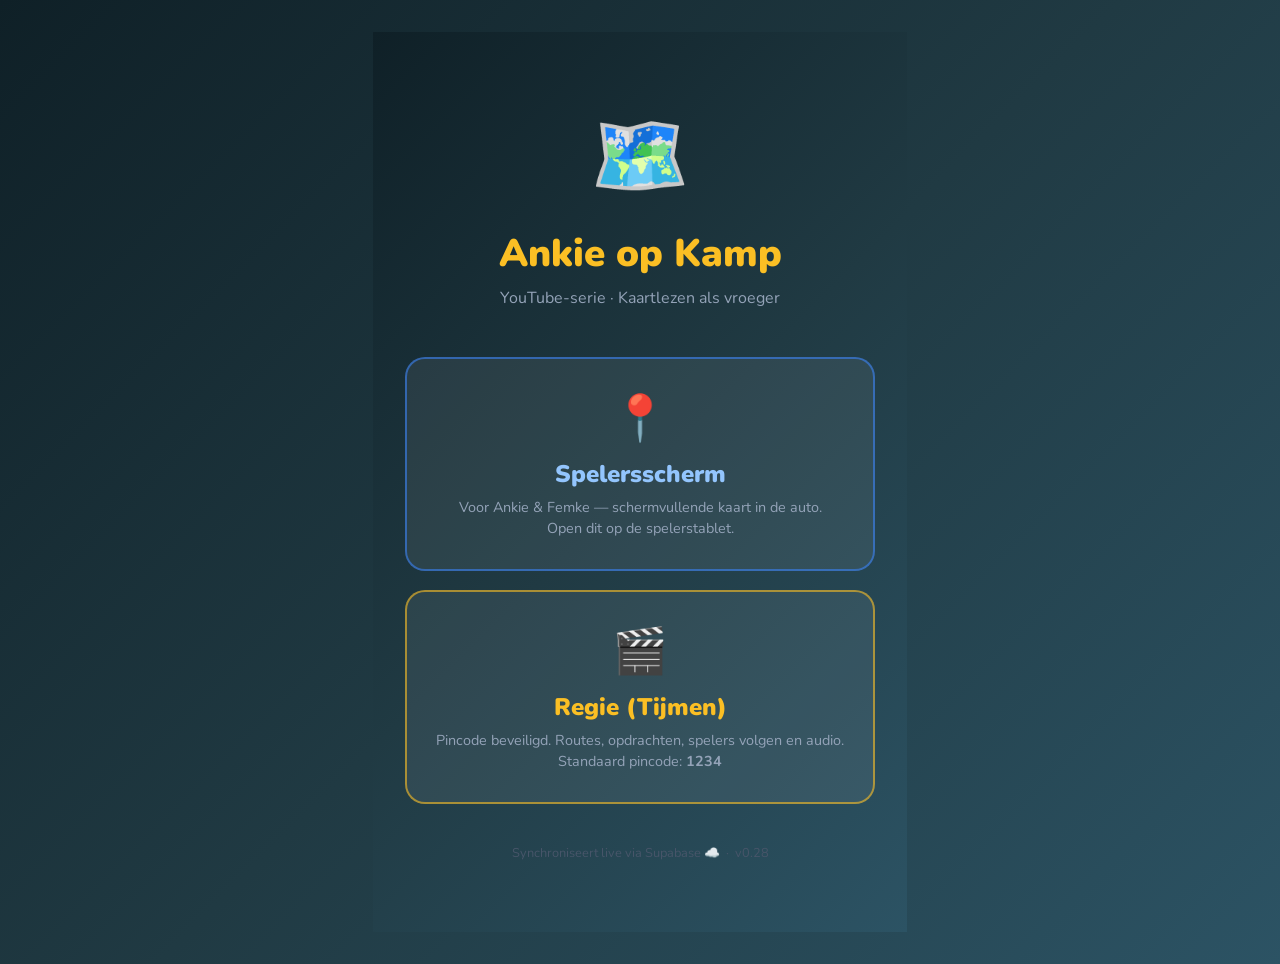
==== index.html @ 07debd54 "43" ====
<!DOCTYPE html>
<html lang="nl">
<head>
<meta charset="UTF-8">
<meta name="viewport" content="width=device-width, initial-scale=1.0">
<title>Ankie op Kamp</title>
<link href="https://fonts.googleapis.com/css2?family=Nunito:wght@700;800;900&display=swap" rel="stylesheet">
<style>
  *, *::before, *::after { box-sizing: border-box; margin: 0; padding: 0; }
  html, body {
    min-height: 100vh; display: flex; align-items: center; justify-content: center;
    font-family: 'Nunito', sans-serif;
    background: linear-gradient(135deg, #0f2027, #203a43, #2c5364);
    color: #fff; padding: 2rem;
  }
  .wrap { max-width: 500px; width: 100%; text-align: center; }
  .logo { font-size: 5rem; margin-bottom: 1rem; }
  h1 { font-size: 2.4rem; font-weight: 900; color: #fbbf24; margin-bottom: 0.4rem; }
  .sub { color: #94a3b8; font-size: 1rem; margin-bottom: 3rem; }
  .cards { display: flex; flex-direction: column; gap: 1.2rem; }
  .card {
    background: rgba(255,255,255,0.07);
    border: 2px solid rgba(255,255,255,0.15);
    border-radius: 20px; padding: 1.8rem;
    text-decoration: none; color: #fff;
    display: block;
    transition: transform 0.15s, background 0.15s;
  }
  .card:hover { transform: translateY(-3px); background: rgba(255,255,255,0.14); }
  .card-icon { font-size: 2.8rem; margin-bottom: 0.6rem; display: block; }
  .card h2 { font-size: 1.5rem; font-weight: 900; margin-bottom: 0.4rem; }
  .card p { color: #94a3b8; font-size: 0.9rem; line-height: 1.5; }
  .card-speler { border-color: rgba(59,130,246,0.6); }
  .card-regie  { border-color: rgba(251,191,36,0.6); }
  .card-regie h2  { color: #fbbf24; }
  .card-speler h2 { color: #93c5fd; }
  .footer { color: #475569; font-size: 0.8rem; margin-top: 2.5rem; }
</style>
</head>
<body>
<div class="wrap">
  <div class="logo">🗺️</div>
  <h1>Ankie op Kamp</h1>
  <p class="sub">YouTube-serie · Kaartlezen als vroeger</p>
  <div class="cards">
    <a href="./speler.html" class="card card-speler">
      <span class="card-icon">📍</span>
      <h2>Spelersscherm</h2>
      <p>Voor Ankie &amp; Femke — schermvullende kaart in de auto.<br>Open dit op de spelerstablet.</p>
    </a>
    <a href="./regie.html" class="card card-regie">
      <span class="card-icon">🎬</span>
      <h2>Regie (Tijmen)</h2>
      <p>Pincode beveiligd. Routes, opdrachten, spelers volgen en audio.<br>Standaard pincode: <strong>1234</strong></p>
    </a>
  </div>
  <p class="footer">Synchroniseert live via Supabase ☁️ &nbsp;·&nbsp; v0.28</p>
</div>
</body>
</html>
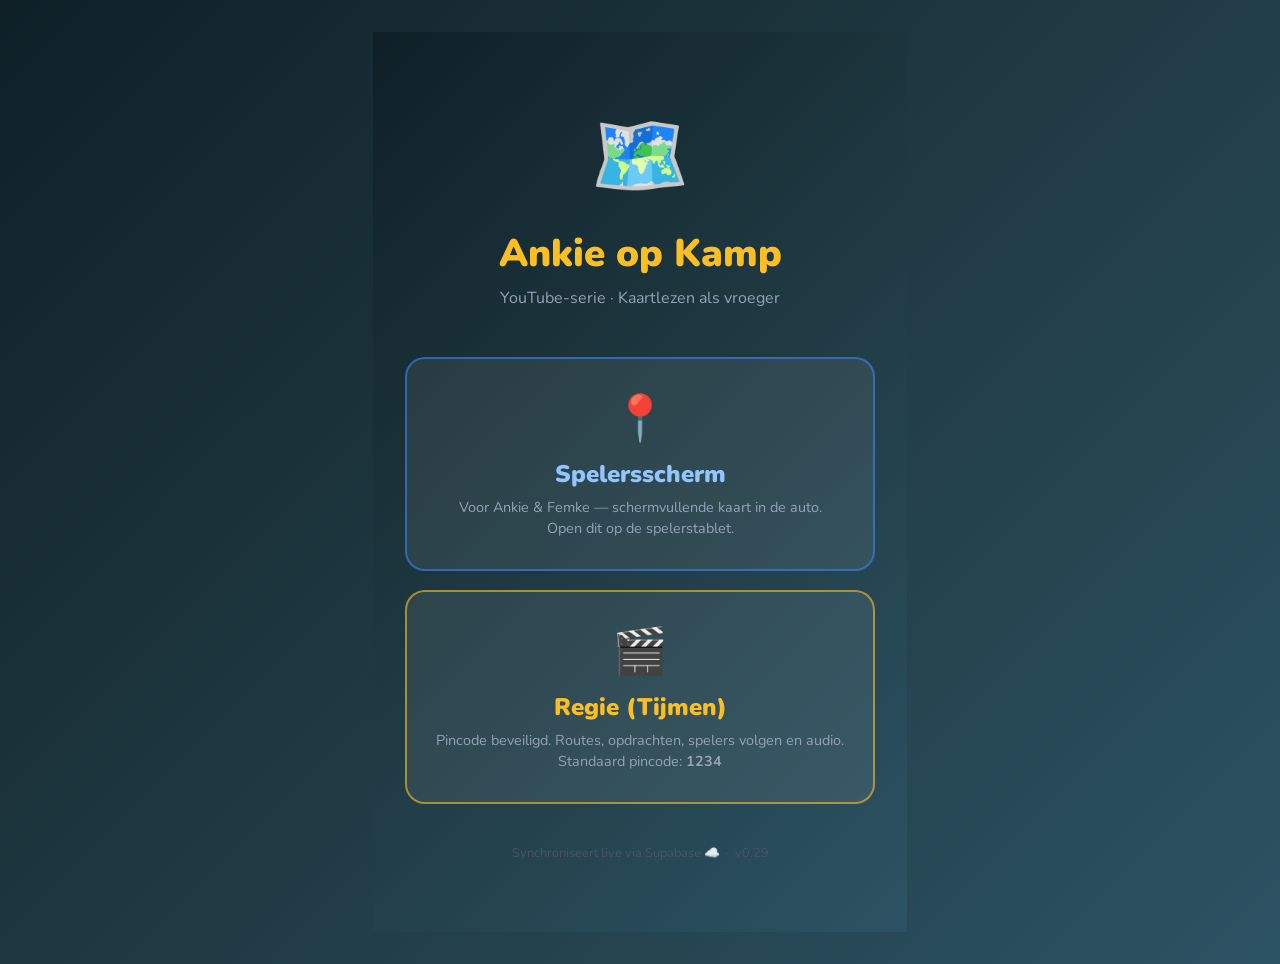
==== commit fe5f65d6: "t4rew" ====
--- a/index.html
+++ b/index.html
@@ -54,7 +54,7 @@
       <p>Pincode beveiligd. Routes, opdrachten, spelers volgen en audio.<br>Standaard pincode: <strong>1234</strong></p>
     </a>
   </div>
-  <p class="footer">Synchroniseert live via Supabase ☁️ &nbsp;·&nbsp; v0.28</p>
+  <p class="footer">Synchroniseert live via Supabase ☁️ &nbsp;·&nbsp; v0.29</p>
 </div>
 </body>
 </html>
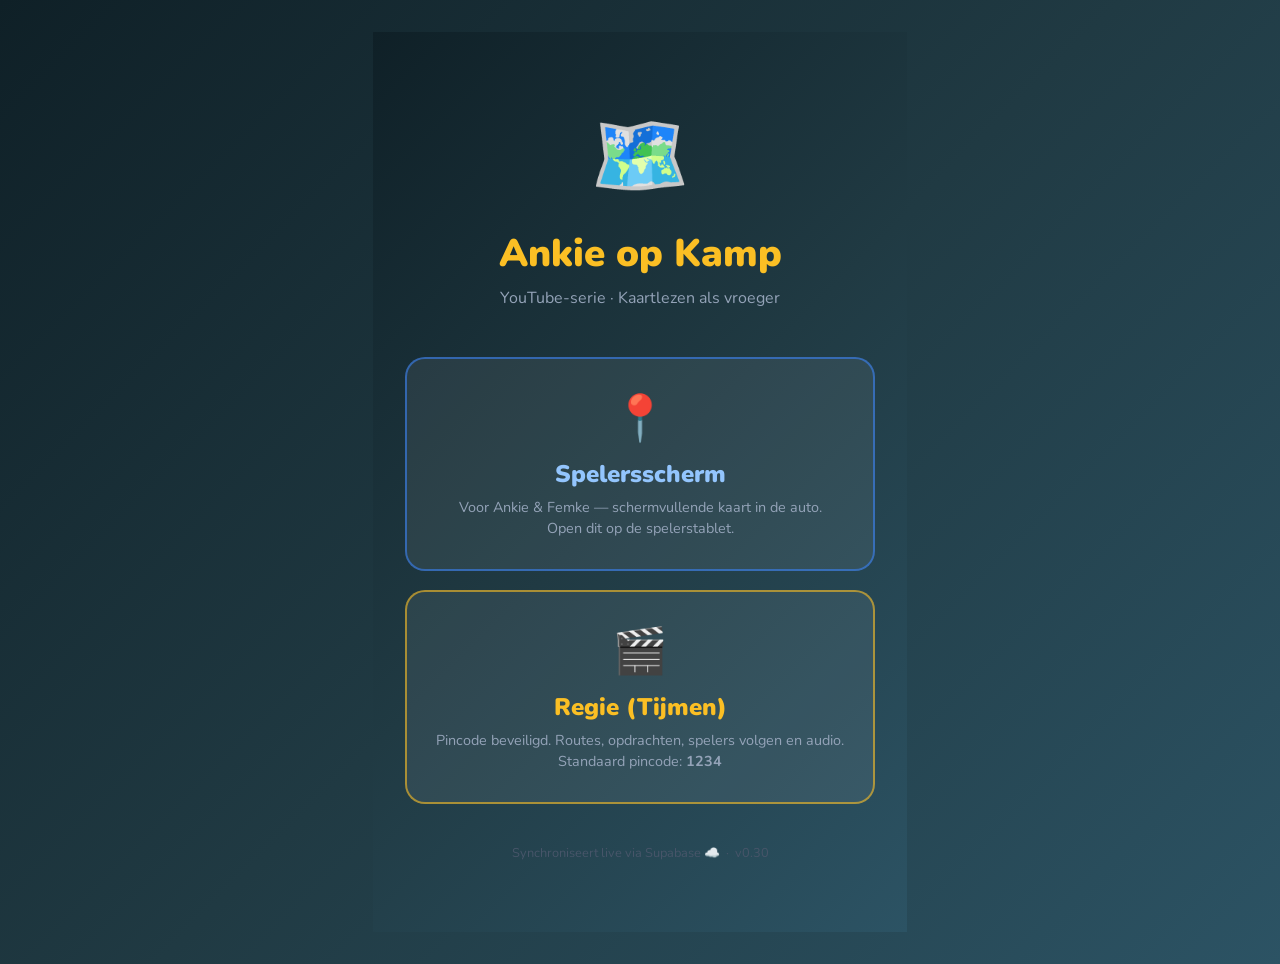
==== commit c7950970: "32423" ====
--- a/index.html
+++ b/index.html
@@ -54,7 +54,7 @@
       <p>Pincode beveiligd. Routes, opdrachten, spelers volgen en audio.<br>Standaard pincode: <strong>1234</strong></p>
     </a>
   </div>
-  <p class="footer">Synchroniseert live via Supabase ☁️ &nbsp;·&nbsp; v0.29</p>
+  <p class="footer">Synchroniseert live via Supabase ☁️ &nbsp;·&nbsp; v0.30</p>
 </div>
 </body>
 </html>
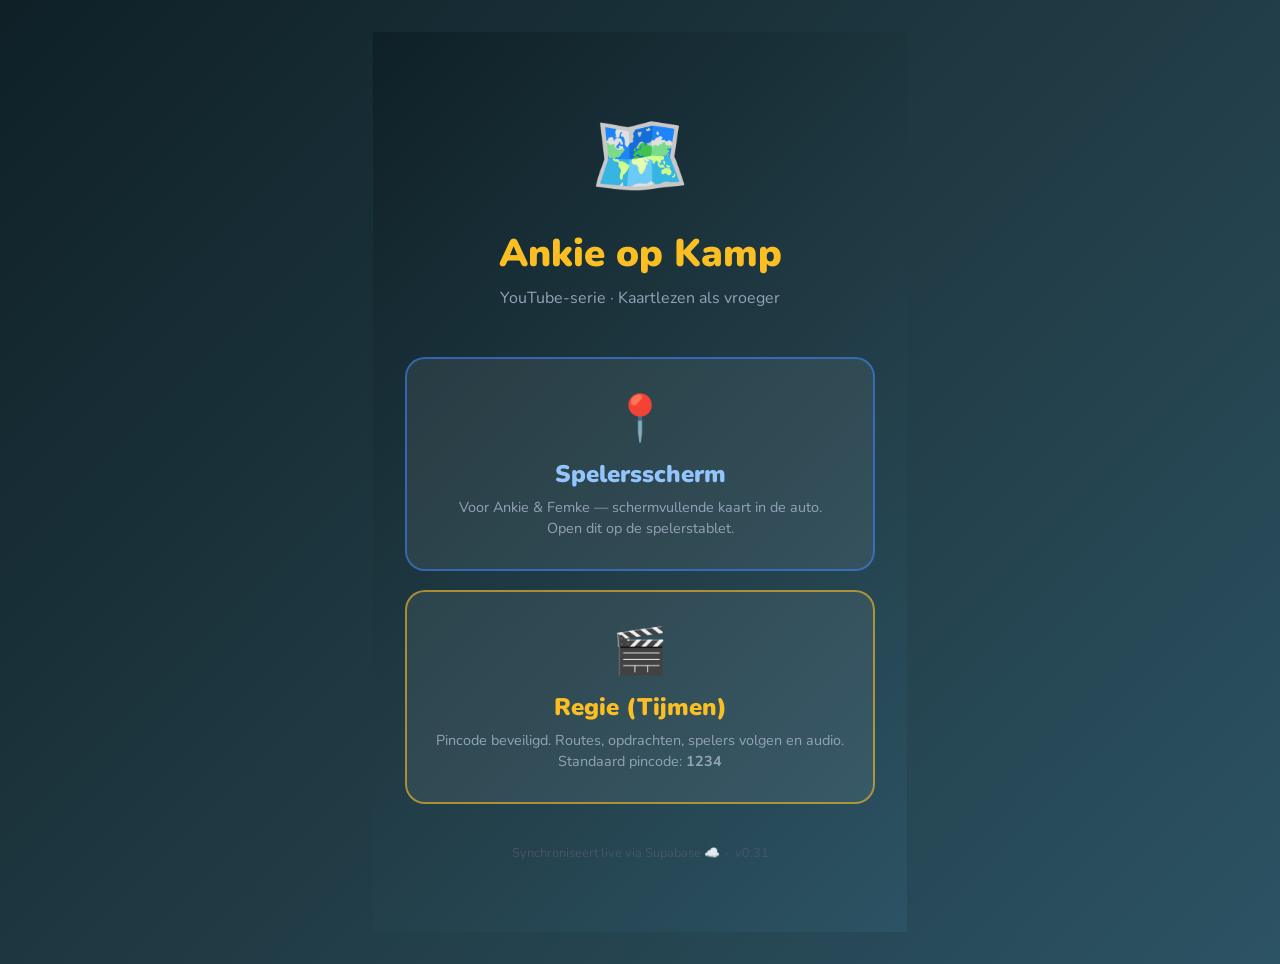
==== commit e8c16dd2: "749382" ====
--- a/index.html
+++ b/index.html
@@ -54,7 +54,7 @@
       <p>Pincode beveiligd. Routes, opdrachten, spelers volgen en audio.<br>Standaard pincode: <strong>1234</strong></p>
     </a>
   </div>
-  <p class="footer">Synchroniseert live via Supabase ☁️ &nbsp;·&nbsp; v0.30</p>
+  <p class="footer">Synchroniseert live via Supabase ☁️ &nbsp;·&nbsp; v0.31</p>
 </div>
 </body>
 </html>
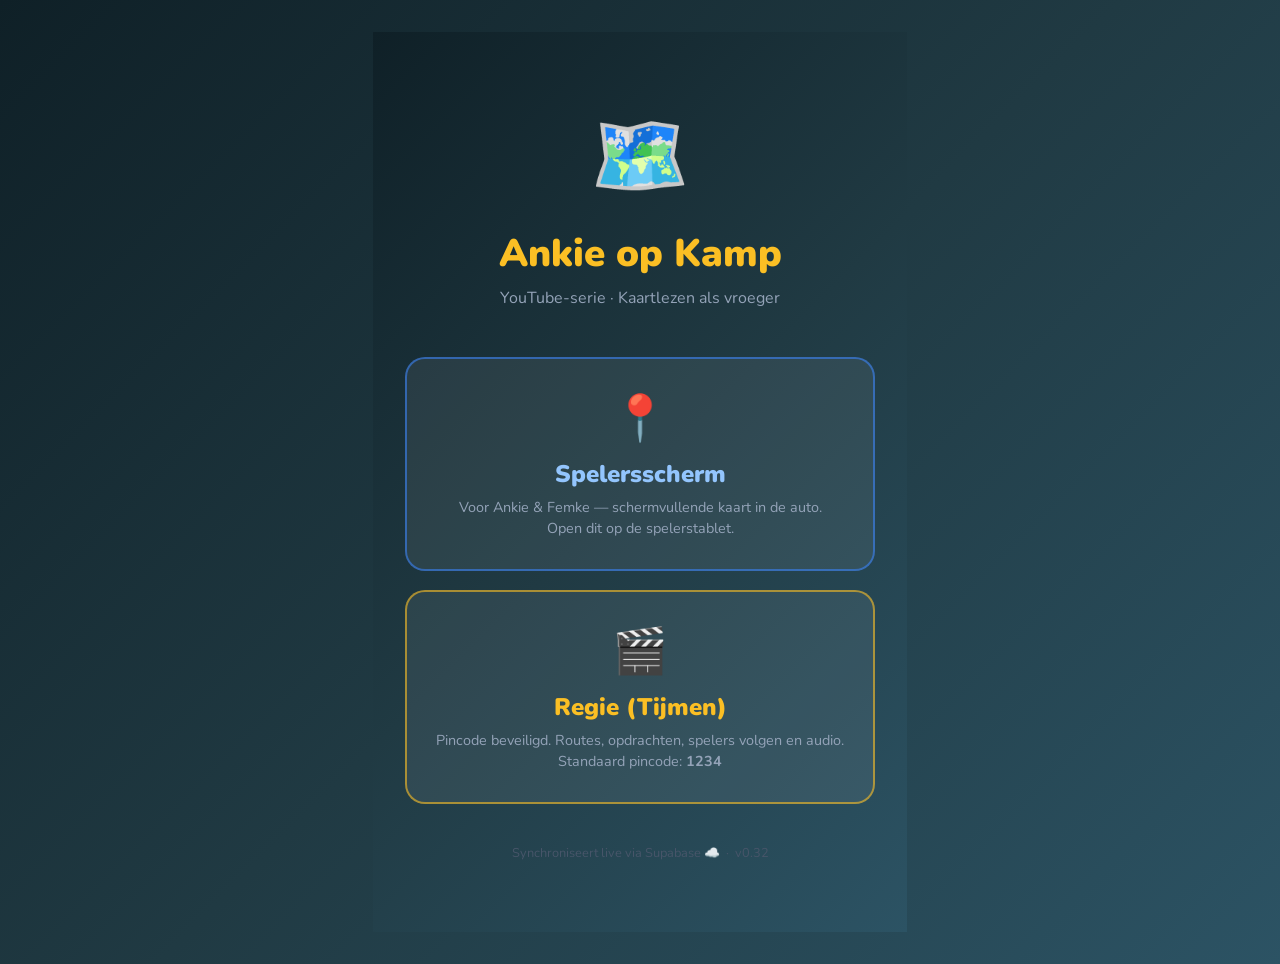
==== commit 72a60dc0: "678" ====
--- a/index.html
+++ b/index.html
@@ -54,7 +54,7 @@
       <p>Pincode beveiligd. Routes, opdrachten, spelers volgen en audio.<br>Standaard pincode: <strong>1234</strong></p>
     </a>
   </div>
-  <p class="footer">Synchroniseert live via Supabase ☁️ &nbsp;·&nbsp; v0.31</p>
+  <p class="footer">Synchroniseert live via Supabase ☁️ &nbsp;·&nbsp; v0.32</p>
 </div>
 </body>
 </html>
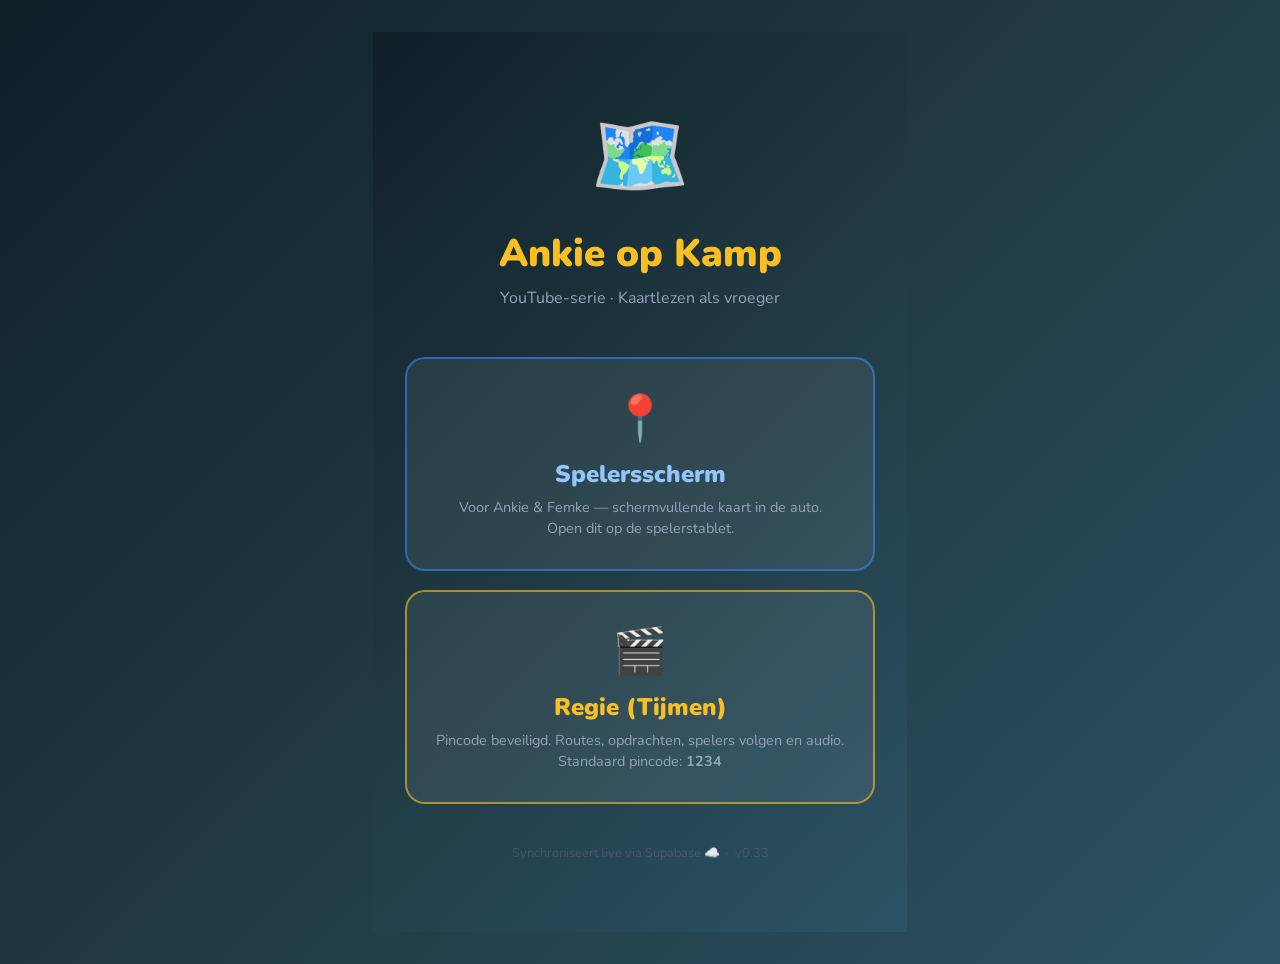
==== commit 34b42873: "45" ====
--- a/index.html
+++ b/index.html
@@ -54,7 +54,7 @@
       <p>Pincode beveiligd. Routes, opdrachten, spelers volgen en audio.<br>Standaard pincode: <strong>1234</strong></p>
     </a>
   </div>
-  <p class="footer">Synchroniseert live via Supabase ☁️ &nbsp;·&nbsp; v0.32</p>
+  <p class="footer">Synchroniseert live via Supabase ☁️ &nbsp;·&nbsp; v0.33</p>
 </div>
 </body>
 </html>
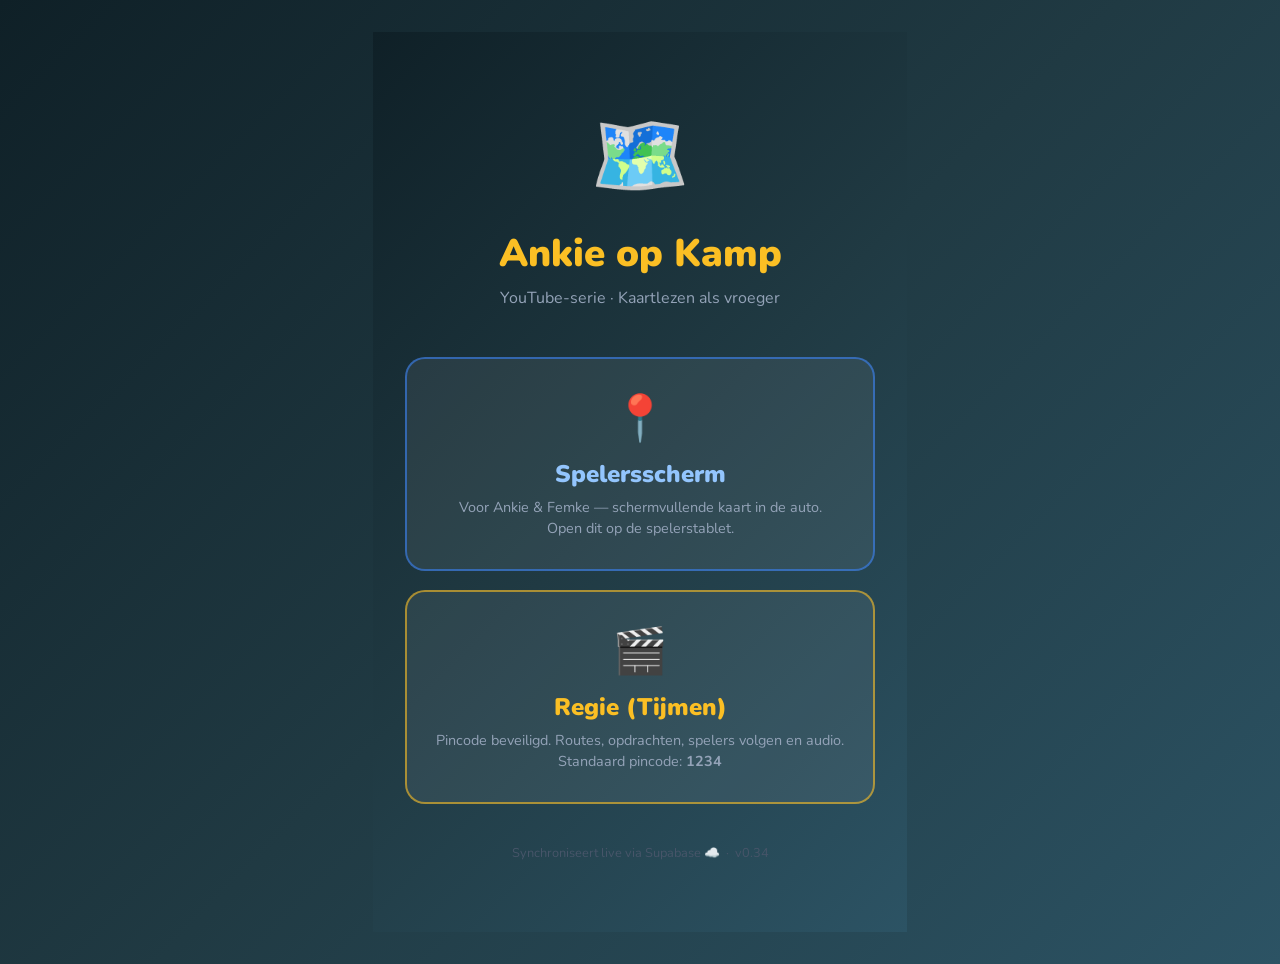
==== commit 426b6242: "9876" ====
--- a/index.html
+++ b/index.html
@@ -54,7 +54,7 @@
       <p>Pincode beveiligd. Routes, opdrachten, spelers volgen en audio.<br>Standaard pincode: <strong>1234</strong></p>
     </a>
   </div>
-  <p class="footer">Synchroniseert live via Supabase ☁️ &nbsp;·&nbsp; v0.33</p>
+  <p class="footer">Synchroniseert live via Supabase ☁️ &nbsp;·&nbsp; v0.34</p>
 </div>
 </body>
 </html>
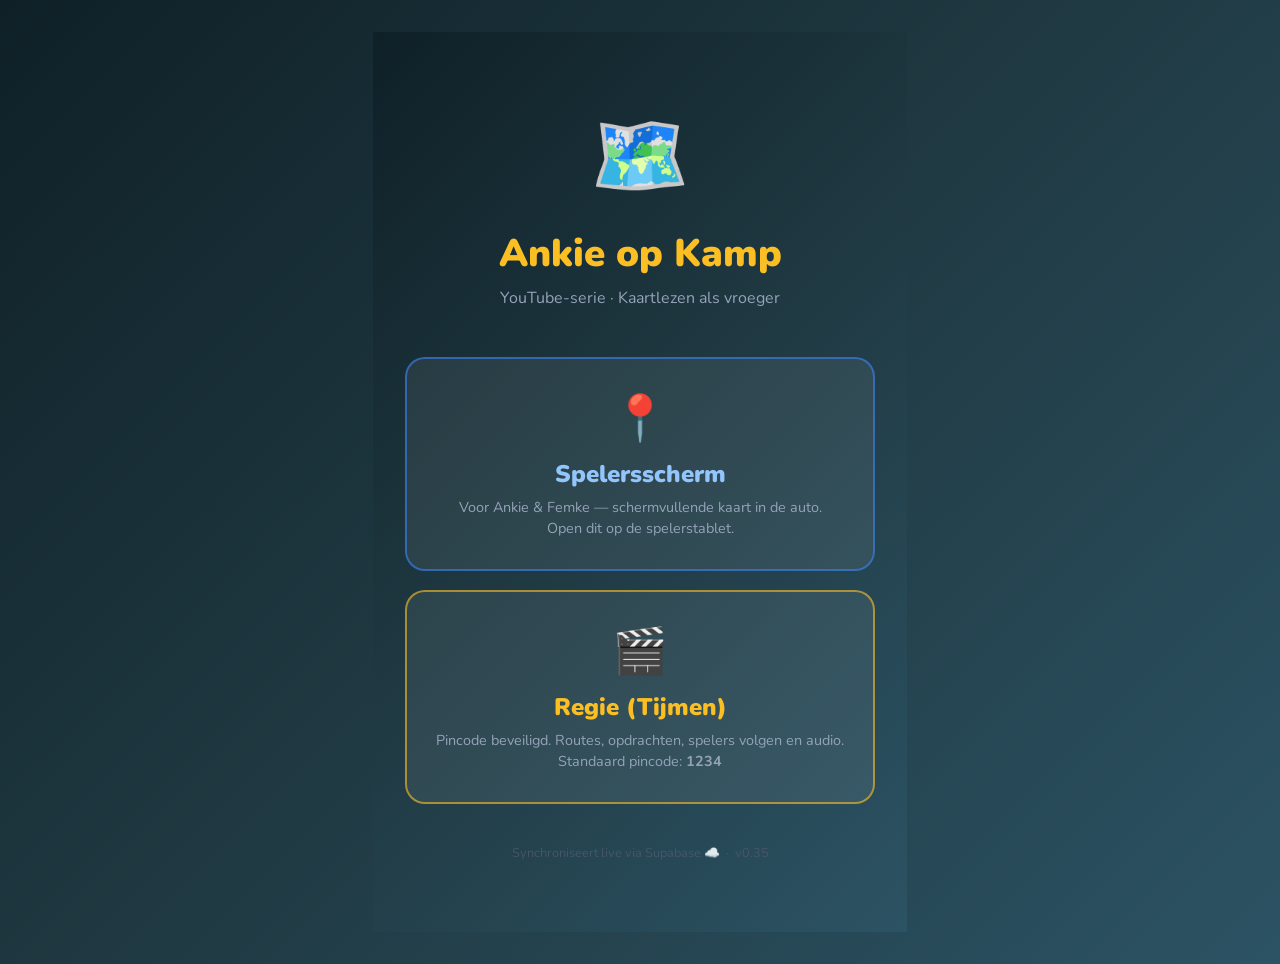
==== commit 7bc3de23: "57" ====
--- a/index.html
+++ b/index.html
@@ -54,7 +54,7 @@
       <p>Pincode beveiligd. Routes, opdrachten, spelers volgen en audio.<br>Standaard pincode: <strong>1234</strong></p>
     </a>
   </div>
-  <p class="footer">Synchroniseert live via Supabase ☁️ &nbsp;·&nbsp; v0.34</p>
+  <p class="footer">Synchroniseert live via Supabase ☁️ &nbsp;·&nbsp; v0.35</p>
 </div>
 </body>
 </html>
